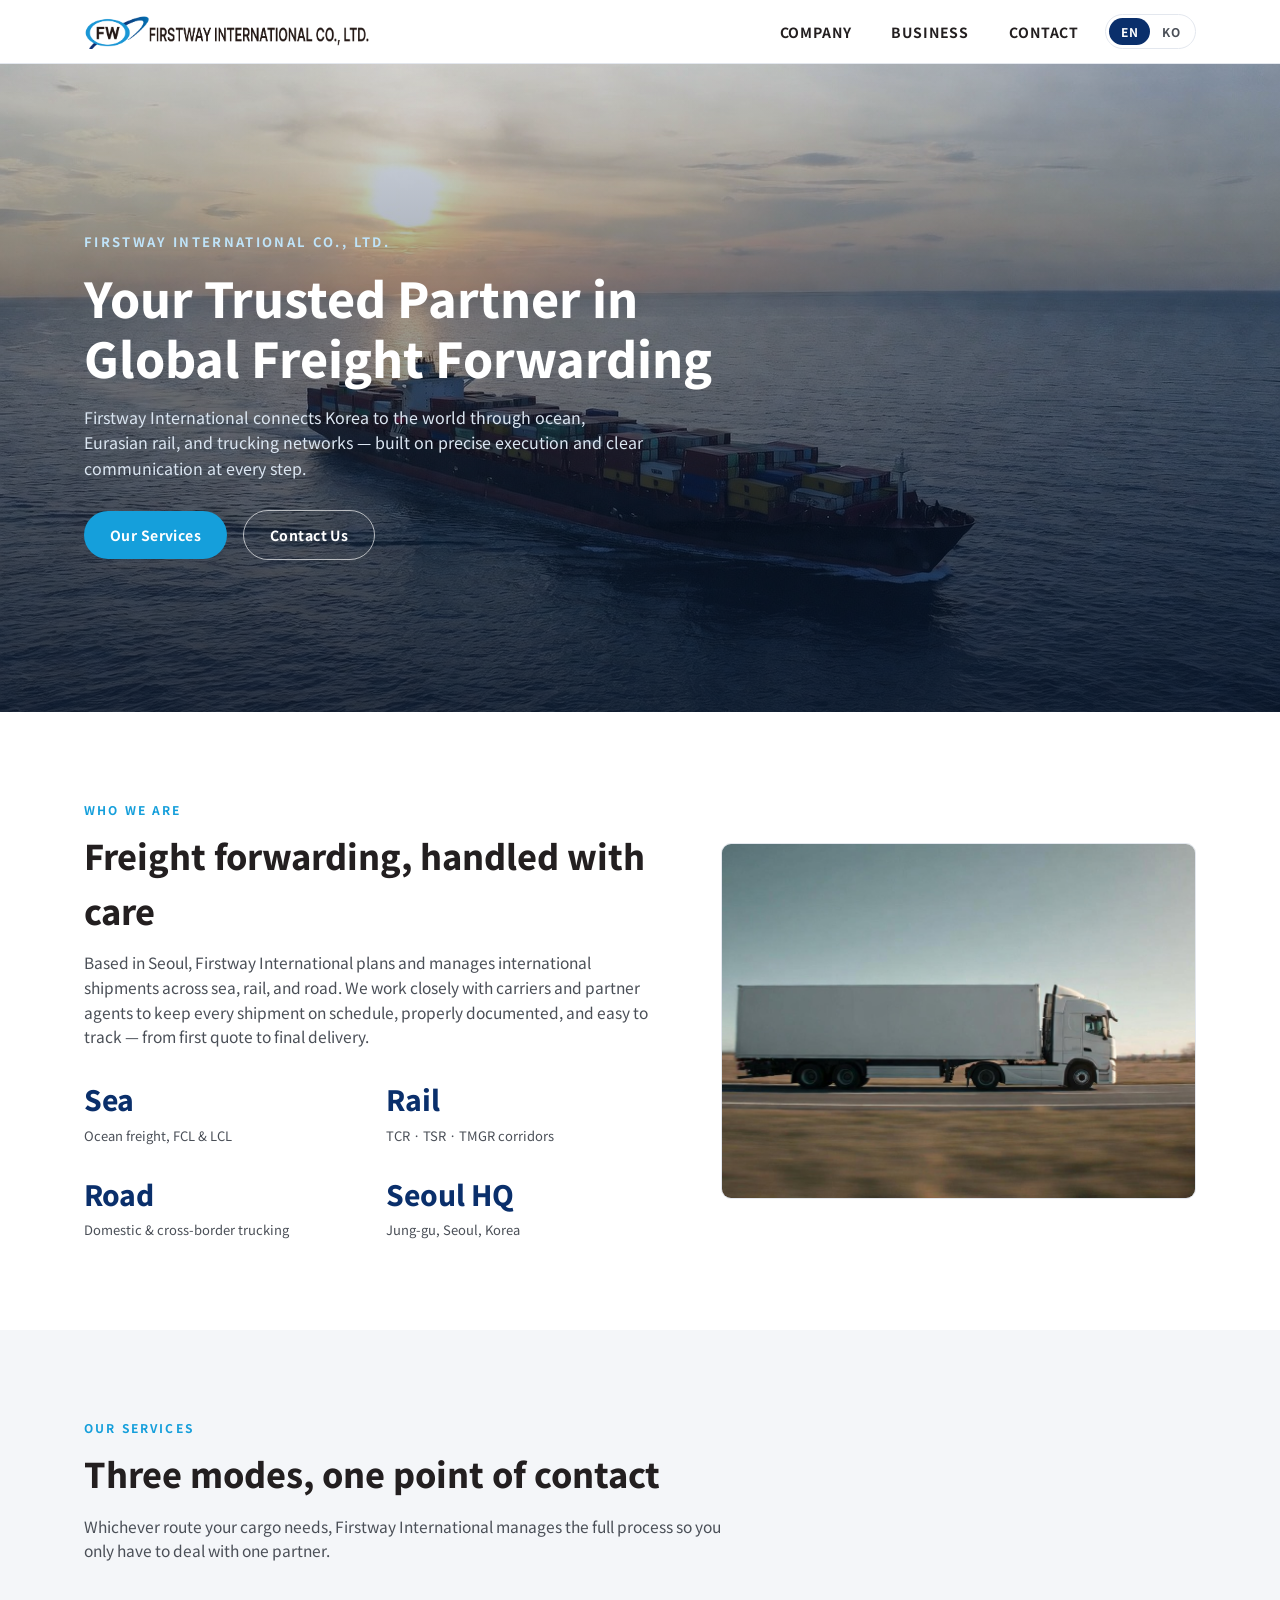
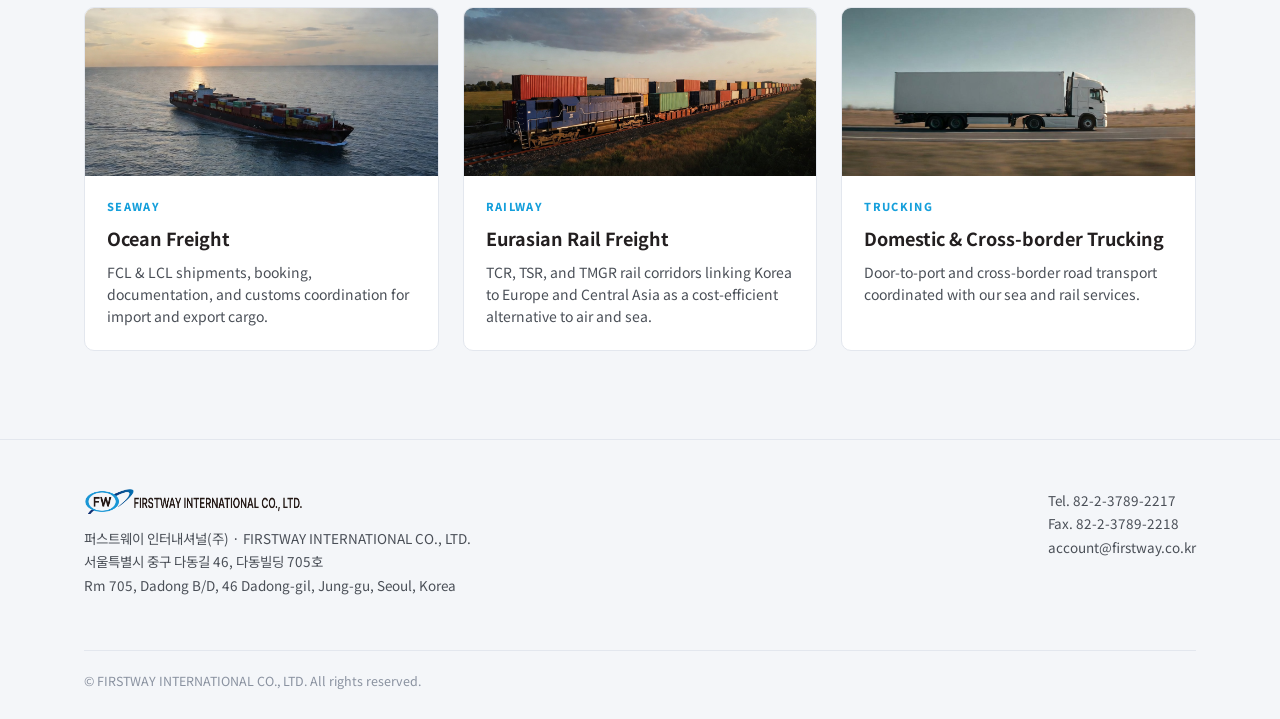
==== index.html @ 985ee13b "Initial site: COMPANY/BUSINESS/CONTACT pages, EN/KO toggle, brand assets" ====
<!DOCTYPE html>
<html lang="en">
<head>
<meta charset="UTF-8">
<meta name="viewport" content="width=device-width, initial-scale=1.0">
<title>FIRSTWAY INTERNATIONAL CO., LTD.</title>
<meta name="description" content="FIRSTWAY INTERNATIONAL CO., LTD. — Seoul-based freight forwarder providing ocean, Eurasian rail, and trucking logistics solutions.">
<link rel="icon" href="assets/logo-icon.png">
<link rel="preconnect" href="https://fonts.googleapis.com">
<link rel="preconnect" href="https://fonts.gstatic.com" crossorigin>
<link href="https://fonts.googleapis.com/css2?family=Inter:wght@400;600;700;800&family=Noto+Sans+KR:wght@400;500;700;900&display=swap" rel="stylesheet">
<link rel="stylesheet" href="css/style.css">
</head>
<body>

<header class="site-header">
  <div class="bar">
    <a class="logo" href="index.html"><img src="assets/logo-lockup.png" alt="FIRSTWAY INTERNATIONAL CO., LTD."></a>
    <div class="bar-right">
      <button class="nav-toggle" aria-label="Toggle navigation" aria-expanded="false">
        <span></span><span></span><span></span>
      </button>
      <nav class="main-nav">
        <ul>
          <li><a href="company.html" data-i18n="nav.company">COMPANY</a></li>
          <li><a href="business.html" data-i18n="nav.business">BUSINESS</a></li>
          <li><a href="contact.html" data-i18n="nav.contact">CONTACT</a></li>
        </ul>
      </nav>
      <div class="lang-switch">
        <button class="lang-btn" data-lang="en">EN</button>
        <button class="lang-btn" data-lang="ko">KO</button>
      </div>
    </div>
  </div>
</header>

<section class="hero" style="background-image:url('assets/firstway_seaway.jpg')">
  <div class="wrap hero-inner">
    <div class="eyebrow">FIRSTWAY INTERNATIONAL CO., LTD.</div>
    <h1 data-i18n="idx.hero.h1">Your Trusted Partner in Global Freight Forwarding</h1>
    <p data-i18n="idx.hero.p">Firstway International connects Korea to the world through ocean, Eurasian rail, and trucking networks — built on precise execution and clear communication at every step.</p>
    <a class="btn btn-primary" href="business.html" data-i18n="idx.hero.btn1">Our Services</a>
    <a class="btn btn-outline" href="contact.html" data-i18n="idx.hero.btn2">Contact Us</a>
  </div>
</section>

<section>
  <div class="wrap intro-grid">
    <div>
      <div class="section-head" style="margin-bottom:0">
        <div class="kicker" data-i18n="idx.who.kicker">WHO WE ARE</div>
        <h2 data-i18n="idx.who.h2">Freight forwarding, handled with care</h2>
        <p data-i18n="idx.who.p">Based in Seoul, Firstway International plans and manages international shipments across sea, rail, and road. We work closely with carriers and partner agents to keep every shipment on schedule, properly documented, and easy to track — from first quote to final delivery.</p>
      </div>
      <div class="stats">
        <div class="stat"><b>Sea</b><span data-i18n="idx.stat.sea">Ocean freight, FCL &amp; LCL</span></div>
        <div class="stat"><b>Rail</b><span data-i18n="idx.stat.rail">TCR · TSR · TMGR corridors</span></div>
        <div class="stat"><b>Road</b><span data-i18n="idx.stat.road">Domestic &amp; cross-border trucking</span></div>
        <div class="stat"><b>Seoul HQ</b><span data-i18n="idx.stat.hq">Jung-gu, Seoul, Korea</span></div>
      </div>
    </div>
    <div class="map-frame" style="aspect-ratio:4/3">
      <img src="assets/firstway_trucking.jpg" alt="Firstway International trucking operations" style="width:100%;height:100%;object-fit:cover">
    </div>
  </div>
</section>

<section class="bg-gray">
  <div class="wrap">
    <div class="section-head">
      <div class="kicker" data-i18n="idx.services.kicker">OUR SERVICES</div>
      <h2 data-i18n="idx.services.h2">Three modes, one point of contact</h2>
      <p data-i18n="idx.services.p">Whichever route your cargo needs, Firstway International manages the full process so you only have to deal with one partner.</p>
    </div>
    <div class="cards">
      <a class="card" href="business.html#seaway">
        <div class="thumb" style="background-image:url('assets/firstway_seaway.jpg')"></div>
        <div class="body">
          <span class="tag">SEAWAY</span>
          <h3 data-i18n="idx.card.seaway.title">Ocean Freight</h3>
          <p data-i18n="idx.card.seaway.desc">FCL &amp; LCL shipments, booking, documentation, and customs coordination for import and export cargo.</p>
        </div>
      </a>
      <a class="card" href="business.html#railway">
        <div class="thumb" style="background-image:url('assets/firstway_railway.jpg')"></div>
        <div class="body">
          <span class="tag">RAILWAY</span>
          <h3 data-i18n="idx.card.railway.title">Eurasian Rail Freight</h3>
          <p data-i18n="idx.card.railway.desc">TCR, TSR, and TMGR rail corridors linking Korea to Europe and Central Asia as a cost-efficient alternative to air and sea.</p>
        </div>
      </a>
      <a class="card" href="business.html#trucking">
        <div class="thumb" style="background-image:url('assets/firstway_trucking.jpg')"></div>
        <div class="body">
          <span class="tag">TRUCKING</span>
          <h3 data-i18n="idx.card.trucking.title">Domestic &amp; Cross-border Trucking</h3>
          <p data-i18n="idx.card.trucking.desc">Door-to-port and cross-border road transport coordinated with our sea and rail services.</p>
        </div>
      </a>
    </div>
  </div>
</section>

<footer class="site-footer">
  <div class="wrap">
    <div>
      <div class="f-logo"><img src="assets/logo-lockup.png" alt="FIRSTWAY INTERNATIONAL CO., LTD."></div>
      <p>퍼스트웨이 인터내셔널(주) · FIRSTWAY INTERNATIONAL CO., LTD.</p>
      <p>서울특별시 중구 다동길 46, 다동빌딩 705호</p>
      <p>Rm 705, Dadong B/D, 46 Dadong-gil, Jung-gu, Seoul, Korea</p>
    </div>
    <div>
      <p>Tel. 82-2-3789-2217</p>
      <p>Fax. 82-2-3789-2218</p>
      <p>account@firstway.co.kr</p>
    </div>
    <div class="copyright">&copy; FIRSTWAY INTERNATIONAL CO., LTD. All rights reserved.</div>
  </div>
</footer>

<script src="js/i18n.js" defer></script>
<script>
document.querySelector('.nav-toggle').addEventListener('click', function(){
  var nav = document.querySelector('.main-nav');
  var open = nav.classList.toggle('open');
  this.setAttribute('aria-expanded', String(open));
});
</script>
</body>
</html>
---- css/style.css ----
/* FIRSTWAY INTERNATIONAL CO., LTD. — site stylesheet */

:root {
  --navy: #0a2f6b;
  --blue: #159fdb;
  --ink: #231f20;
  --gray-700: #4a4f57;
  --gray-400: #8a92a0;
  --gray-100: #f4f6f9;
  --border: #e3e7ee;
  --white: #ffffff;
  --radius: 10px;
  --max: 1160px;
}

* { box-sizing: border-box; }

html { scroll-behavior: smooth; }

body {
  margin: 0;
  font-family: "Noto Sans KR", "Inter", -apple-system, BlinkMacSystemFont, sans-serif;
  color: var(--ink);
  background: var(--white);
  line-height: 1.6;
  -webkit-font-smoothing: antialiased;
}

img { max-width: 100%; display: block; }

a { color: inherit; text-decoration: none; }

.wrap { max-width: var(--max); margin: 0 auto; padding: 0 24px; }

/* Header */
header.site-header {
  position: sticky;
  top: 0;
  z-index: 50;
  background: rgba(255, 255, 255, 0.96);
  backdrop-filter: blur(6px);
  border-bottom: 1px solid var(--border);
}

.site-header .bar {
  max-width: var(--max);
  margin: 0 auto;
  padding: 14px 24px;
  display: flex;
  align-items: center;
  justify-content: space-between;
  gap: 24px;
}

.bar-right { display: flex; align-items: center; gap: 24px; }

.lang-switch {
  display: flex;
  align-items: center;
  border: 1px solid var(--border);
  border-radius: 999px;
  padding: 3px;
  flex-shrink: 0;
}
.lang-btn {
  border: 0;
  background: transparent;
  font-family: inherit;
  font-size: 12px;
  font-weight: 700;
  letter-spacing: 0.04em;
  padding: 5px 12px;
  border-radius: 999px;
  cursor: pointer;
  color: var(--gray-700);
}
.lang-btn.active { background: var(--navy); color: #fff; }

.site-header .logo img { height: 34px; }

nav.main-nav ul {
  list-style: none;
  display: flex;
  gap: 36px;
  margin: 0;
  padding: 0;
}

nav.main-nav a {
  font-size: 14px;
  font-weight: 700;
  letter-spacing: 0.06em;
  color: var(--ink);
  padding: 6px 2px;
  border-bottom: 2px solid transparent;
  transition: border-color .15s, color .15s;
}

nav.main-nav a:hover,
nav.main-nav a.active {
  color: var(--blue);
  border-color: var(--blue);
}

/* Hero */
.hero {
  position: relative;
  min-height: 72vh;
  display: flex;
  align-items: flex-end;
  background-size: cover;
  background-position: center;
  color: var(--white);
}

.hero::after {
  content: "";
  position: absolute;
  inset: 0;
  background: linear-gradient(180deg, rgba(10,47,107,.15) 0%, rgba(8,20,40,.78) 100%);
}

.hero .hero-inner {
  position: relative;
  z-index: 1;
  padding-bottom: 64px;
  width: 100%;
}

.hero .eyebrow {
  font-size: 13px;
  font-weight: 700;
  letter-spacing: 0.18em;
  color: #bfe3f9;
  margin-bottom: 14px;
}

.hero h1 {
  font-size: clamp(28px, 4.2vw, 48px);
  line-height: 1.25;
  margin: 0 0 18px;
  font-weight: 800;
  max-width: 720px;
}

.hero p {
  font-size: 16px;
  color: #dbe6f2;
  max-width: 560px;
  margin: 0 0 28px;
}

.btn {
  display: inline-block;
  padding: 13px 26px;
  border-radius: 999px;
  font-size: 14px;
  font-weight: 700;
  letter-spacing: 0.03em;
  transition: transform .15s, background .15s, color .15s;
}

.btn-primary { background: var(--blue); color: var(--white); }
.btn-primary:hover { background: #0e86bd; transform: translateY(-1px); }

.btn-outline { background: transparent; color: var(--white); border: 1.5px solid rgba(255,255,255,.65); margin-left: 12px; }
.btn-outline:hover { background: rgba(255,255,255,.12); }

/* Sections */
section { padding: 88px 0; }
section.tight { padding: 0 0 56px; }
.section-head { margin-bottom: 44px; max-width: 640px; }
.section-head .kicker {
  font-size: 12px;
  font-weight: 700;
  letter-spacing: 0.18em;
  color: var(--blue);
  margin-bottom: 10px;
}
.section-head h2 { font-size: clamp(24px, 3vw, 34px); margin: 0 0 12px; font-weight: 800; }
.section-head p { color: var(--gray-700); margin: 0; font-size: 15.5px; }

.bg-gray { background: var(--gray-100); }

/* Intro grid on homepage */
.intro-grid {
  display: grid;
  grid-template-columns: 1.1fr 0.9fr;
  gap: 56px;
  align-items: center;
}
.intro-grid .stats {
  display: grid;
  grid-template-columns: 1fr 1fr;
  gap: 24px;
  margin-top: 28px;
}
.stat b { display: block; font-size: 28px; color: var(--navy); font-weight: 800; }
.stat span { font-size: 13px; color: var(--gray-700); }

/* Service cards */
.cards {
  display: grid;
  grid-template-columns: repeat(3, 1fr);
  gap: 24px;
}

.card {
  border: 1px solid var(--border);
  border-radius: var(--radius);
  overflow: hidden;
  background: var(--white);
  transition: box-shadow .2s, transform .2s;
}
.card:hover { box-shadow: 0 16px 40px rgba(10,47,107,.1); transform: translateY(-3px); }

.card .thumb {
  height: 168px;
  background-size: cover;
  background-position: center;
}
.card .thumb.railway {
  background: linear-gradient(135deg, var(--navy), var(--blue));
  display: flex;
  align-items: center;
  justify-content: center;
}
.card .thumb.railway span { color: #fff; font-weight: 800; font-size: 13px; letter-spacing: .14em; opacity: .85; }

.card .body { padding: 22px; }
.card .tag { font-size: 11px; font-weight: 800; letter-spacing: .12em; color: var(--blue); margin-bottom: 8px; display: block; }
.card h3 { margin: 0 0 8px; font-size: 18px; }
.card p { margin: 0; font-size: 14px; color: var(--gray-700); }

/* Business page detail blocks */
.biz-block {
  display: grid;
  grid-template-columns: 1fr 1fr;
  gap: 48px;
  align-items: center;
  padding: 64px 0;
  border-bottom: 1px solid var(--border);
  scroll-margin-top: 80px;
}
.biz-block:first-child { padding-top: 0; }
.biz-block:last-child { border-bottom: none; padding-bottom: 0; }
.biz-block.reverse { direction: rtl; }
.biz-block.reverse > * { direction: ltr; }
.biz-block .media {
  border-radius: var(--radius);
  overflow: hidden;
  aspect-ratio: 4/3;
  background-size: cover;
  background-position: center;
}
.biz-block .media.railway {
  background: linear-gradient(135deg, var(--navy), var(--blue));
  display: flex;
  align-items: center;
  justify-content: center;
}
.biz-block .media.railway span { color: #fff; font-weight: 800; letter-spacing: .16em; font-size: 14px; opacity: .9; }
.biz-block .tag { font-size: 12px; font-weight: 800; letter-spacing: .14em; color: var(--blue); margin-bottom: 10px; display: block; }
.biz-block h3 { font-size: 24px; margin: 0 0 14px; }
.biz-block p { color: var(--gray-700); margin: 0 0 16px; font-size: 15px; }
.biz-block ul { margin: 0; padding-left: 18px; color: var(--gray-700); font-size: 14.5px; }
.biz-block li { margin-bottom: 6px; }

/* Company page */
.fact-table { width: 100%; border-collapse: collapse; font-size: 14.5px; }
.fact-table tr { border-bottom: 1px solid var(--border); }
.fact-table th, .fact-table td { text-align: left; padding: 14px 0; vertical-align: top; }
.fact-table th { width: 180px; color: var(--gray-700); font-weight: 600; }

/* Contact */
.contact-grid {
  display: grid;
  grid-template-columns: 1fr 1fr;
  gap: 48px;
}
.contact-card {
  border: 1px solid var(--border);
  border-radius: var(--radius);
  padding: 28px;
}
.contact-card h3 { margin: 0 0 18px; font-size: 18px; }
.contact-row { display: flex; gap: 14px; padding: 10px 0; border-bottom: 1px solid var(--border); font-size: 14.5px; }
.contact-row:last-child { border-bottom: none; }
.contact-row b { width: 70px; color: var(--gray-700); flex-shrink: 0; }
.map-frame { border-radius: var(--radius); overflow: hidden; border: 1px solid var(--border); }
.map-frame iframe { width: 100%; height: 100%; min-height: 360px; border: 0; }

/* Focus accessibility */
a:focus-visible,
button:focus-visible {
  outline: 2px solid var(--blue);
  outline-offset: 3px;
  border-radius: 3px;
}

/* Button variant: navy */
.btn-navy { background: var(--navy); color: var(--white); }
.btn-navy:hover { background: #0b2456; transform: translateY(-1px); }

/* Mobile hamburger toggle */
.nav-toggle {
  display: none;
  flex-direction: column;
  justify-content: center;
  gap: 5px;
  background: none;
  border: none;
  cursor: pointer;
  padding: 6px 4px;
  line-height: 0;
}
.nav-toggle span {
  display: block;
  width: 22px;
  height: 2px;
  background: var(--ink);
  border-radius: 2px;
  transition: transform .2s, opacity .2s;
}
.nav-toggle[aria-expanded="true"] span:nth-child(1) {
  transform: translateY(7px) rotate(45deg);
}
.nav-toggle[aria-expanded="true"] span:nth-child(2) {
  opacity: 0;
}
.nav-toggle[aria-expanded="true"] span:nth-child(3) {
  transform: translateY(-7px) rotate(-45deg);
}

/* Footer */
footer.site-footer {
  background: var(--gray-100);
  color: var(--gray-700);
  padding: 48px 0 28px;
  font-size: 13.5px;
  border-top: 1px solid var(--border);
}
footer.site-footer .wrap {
  display: flex;
  justify-content: space-between;
  align-items: flex-start;
  flex-wrap: wrap;
  gap: 24px;
}
footer.site-footer .f-logo img { height: 26px; margin-bottom: 14px; }
footer.site-footer p { margin: 2px 0; color: var(--gray-700); }
footer.site-footer .copyright {
  margin-top: 28px;
  padding-top: 20px;
  border-top: 1px solid var(--border);
  color: var(--gray-400);
  font-size: 12.5px;
  width: 100%;
}

/* Responsive */
@media (max-width: 860px) {
  nav.main-nav ul { gap: 20px; }
  .intro-grid, .contact-grid { grid-template-columns: 1fr; }
  .cards { grid-template-columns: 1fr; }
  .biz-block, .biz-block.reverse { grid-template-columns: 1fr; direction: ltr; padding: 44px 0; }
  .biz-block:first-child { padding-top: 0; }
  .biz-block:last-child { padding-bottom: 0; }
  .hero { min-height: 60vh; }
}

@media (max-width: 640px) {
  .nav-toggle { display: flex; }

  nav.main-nav {
    display: none;
    position: absolute;
    top: 100%;
    left: 0;
    right: 0;
    background: rgba(255,255,255,.98);
    backdrop-filter: blur(6px);
    border-bottom: 1px solid var(--border);
    box-shadow: 0 6px 24px rgba(10,47,107,.1);
    padding: 0 24px 16px;
    z-index: 100;
  }
  nav.main-nav.open { display: block; }
  nav.main-nav ul { flex-direction: column; gap: 0; }
  nav.main-nav li:not(:last-child) { border-bottom: 1px solid var(--border); }
  nav.main-nav a { display: block; padding: 12px 2px; font-size: 14px; }
}

@media (max-width: 560px) {
  .site-header .bar { padding: 12px 16px; }
  section { padding: 56px 0; }
  footer.site-footer .wrap { flex-direction: column; }
}
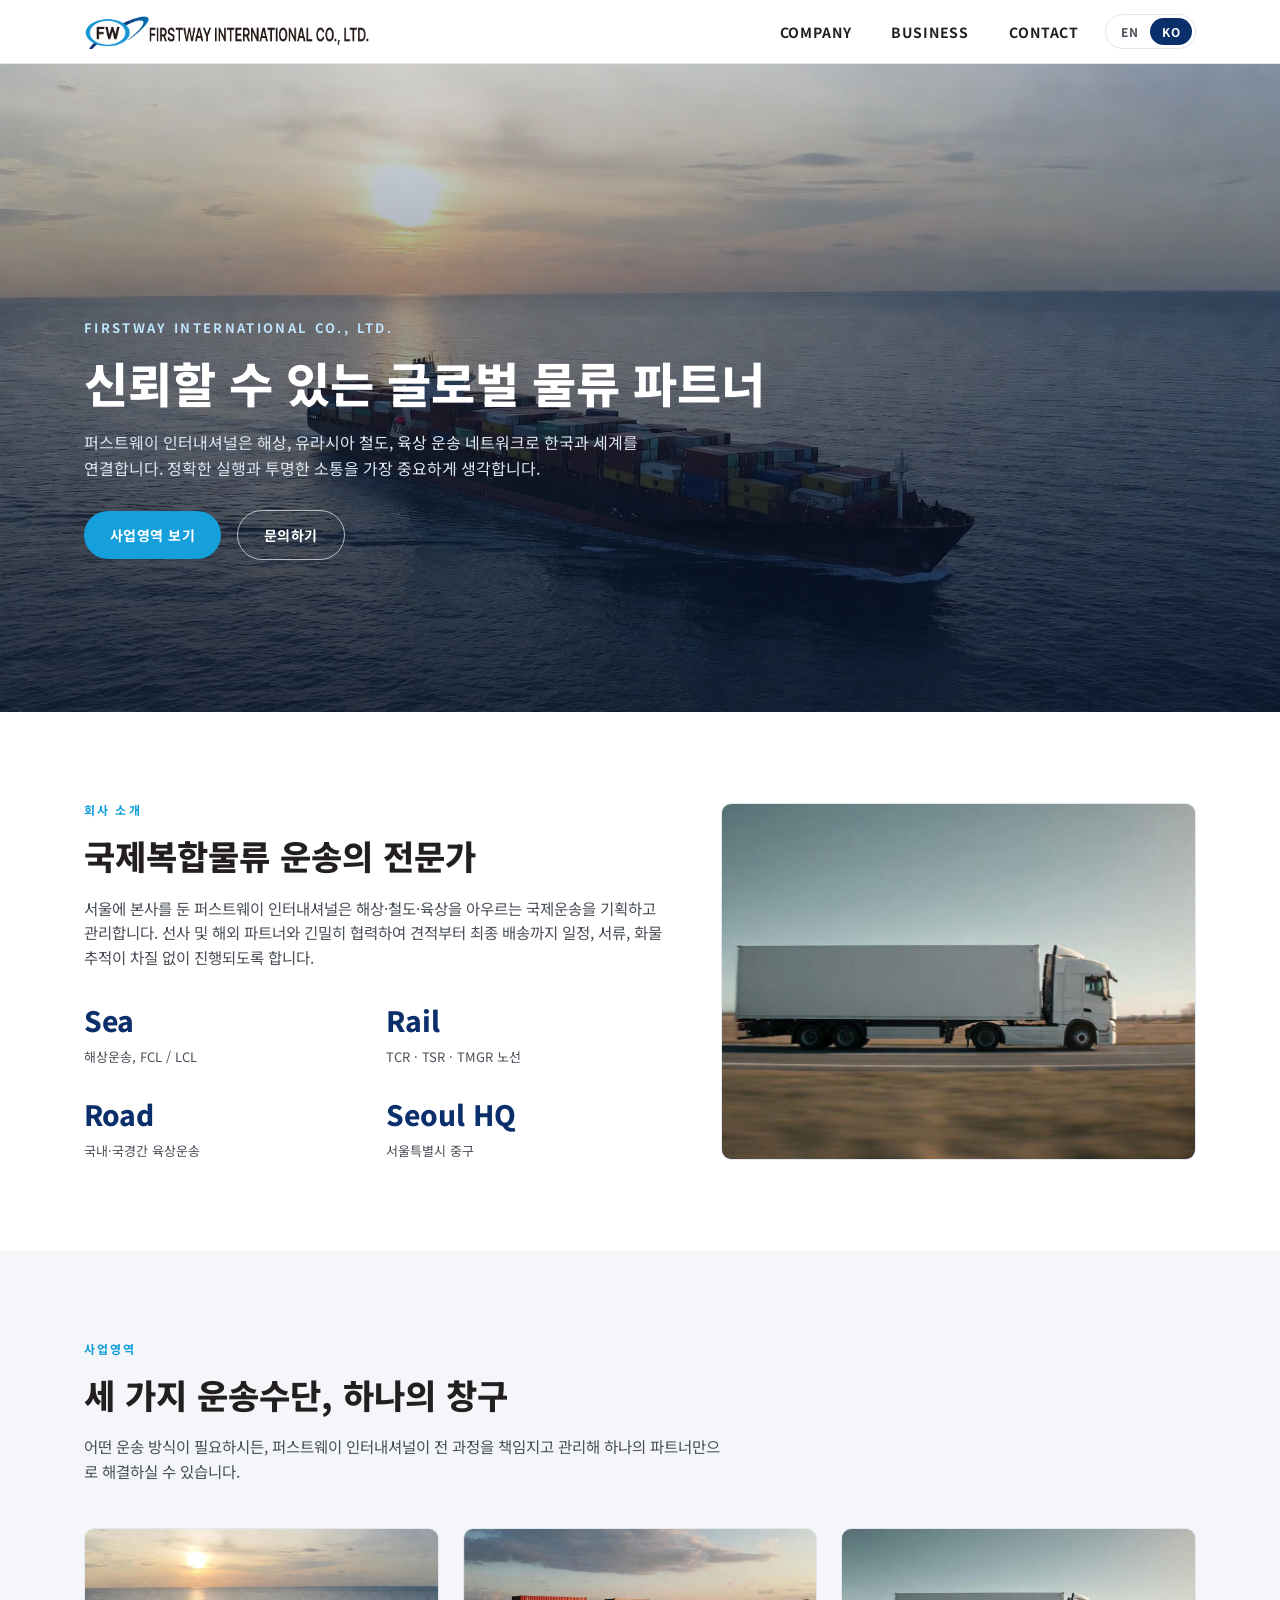
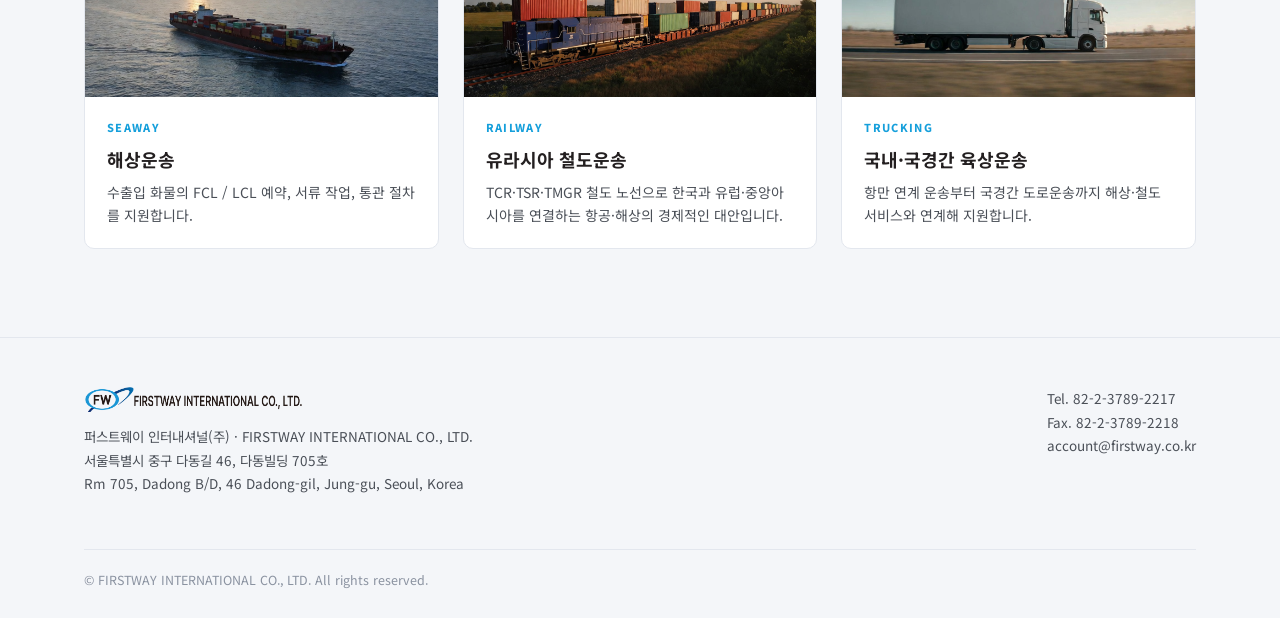
==== commit 4539f516: "Default to Korean on first visit" ====
--- a/index.html
+++ b/index.html
@@ -1,5 +1,5 @@
 <!DOCTYPE html>
-<html lang="en">
+<html lang="ko">
 <head>
 <meta charset="UTF-8">
 <meta name="viewport" content="width=device-width, initial-scale=1.0">
